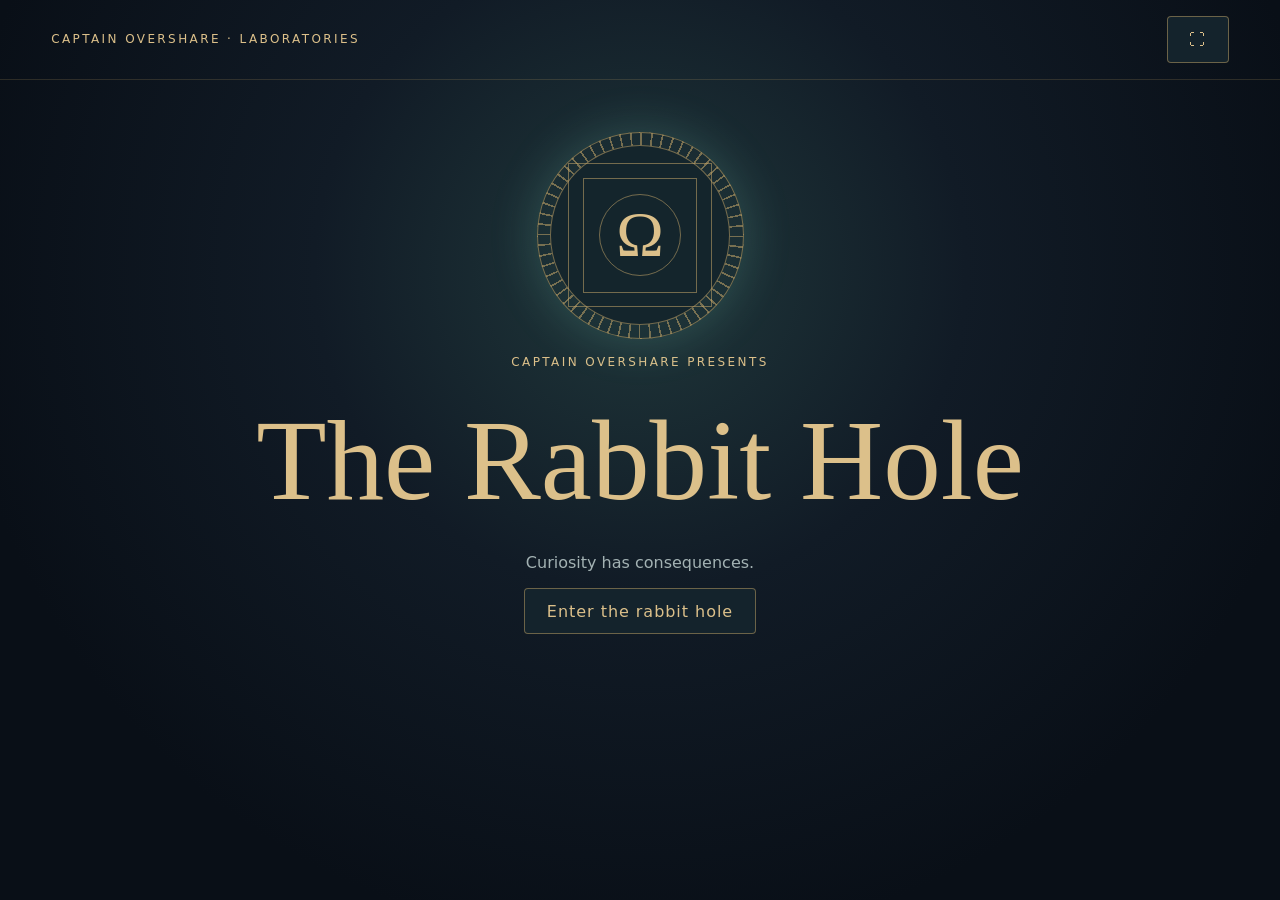
==== index.html @ b6acfbdd "Introduce Rabbit Hole and three Oracle experiments" ====
<!doctype html><html lang="en"><head><meta charset="utf-8"><meta name="viewport" content="width=device-width,initial-scale=1"><title>The Rabbit Hole</title><link rel="stylesheet" href="oracle/oracle.css"></head><body ><header><a href="./">CAPTAIN OVERSHARE · LABORATORIES</a><button id="full" aria-label="Fullscreen">⛶</button></header><main><div class="sigil" aria-hidden="true"><i></i><i></i><i></i><span>Ω</span></div><p class="eyebrow">Captain Overshare presents</p><h1>The Rabbit Hole</h1><p class="subtitle">Curiosity has consequences.</p><a class="button" href="oracle/">Enter the rabbit hole</a></main><script src="oracle/oracle.js"></script></body></html>
---- oracle/oracle.css ----
:root{color-scheme:dark;--gold:#dcc08a;--teal:#83dec9;--muted:#a3b2b3}*{box-sizing:border-box}body{margin:0;min-height:100svh;color:#eee8da;font-family:system-ui,sans-serif;background:radial-gradient(ellipse at 50% 30%,#20383b,#111b26 36%,#090f17 76%);background-attachment:fixed}header{display:flex;justify-content:space-between;align-items:center;padding:1rem 4vw;border-bottom:1px solid #b89c6233}header a,.eyebrow,.foot,small,.status{font-size:.75rem;letter-spacing:.2em;color:var(--gold);text-transform:uppercase}a{color:inherit;text-decoration:none}button,input{font:inherit}button,.button{display:inline-block;cursor:pointer;color:var(--gold);background:#14232c;border:1px solid #b89c6288;border-radius:4px;padding:.8rem 1.35rem;letter-spacing:.06em}button:hover,a:hover{border-color:var(--teal);color:var(--teal)}button:disabled{opacity:.45}main{max-width:1200px;margin:auto;padding:clamp(1.5rem,4vh,3rem) 4vw;text-align:center}h1,h2,strong{font-family:Georgia,serif;font-weight:400;color:var(--gold)}h1{font-size:clamp(3rem,9vw,8rem);line-height:1;margin:.3em 0}h2{font-size:clamp(2.3rem,5.5vw,5rem);margin:.15em 0 .4em}.subtitle,.foot{color:var(--muted)}.sigil{position:relative;width:clamp(125px,23vh,230px);aspect-ratio:1;margin:1rem auto;display:grid;place-items:center;border:1px solid #b89c6299;border-radius:50%;background:repeating-conic-gradient(#c8a96b88 0deg 1deg,transparent 1deg 6deg);box-shadow:0 0 50px #83dec933}.sigil:before{content:'';position:absolute;inset:6%;border-radius:50%;background:#14252c;border:1px solid #c8a96b88}.sigil i{position:absolute;inset:15%;border:1px solid #c8a96b88;animation:orbit 45s linear infinite}.sigil i:nth-child(2){inset:22%;animation-direction:reverse}.sigil i:nth-child(3){inset:30%;border-radius:50%}.sigil span{position:relative;font:4rem Georgia;color:var(--gold)}nav{display:grid;grid-template-columns:repeat(3,1fr);gap:1rem;margin:2rem auto}nav a{display:grid;gap:.7rem;padding:1.6rem 1rem;border:1px solid #b89c6266;background:#101c25bb;border-radius:6px}nav strong{font-size:clamp(1.5rem,3vw,2.5rem)}.stage{min-height:52vh;display:flex;flex-direction:column;align-items:center;justify-content:center;gap:1rem}.seal{width:140px;aspect-ratio:1;border:1px solid var(--gold);outline:1px solid #b89c6266;outline-offset:8px;border-radius:50%;display:grid;place-items:center;font:4rem Georgia;color:var(--gold)}.prompt{font-size:clamp(1.3rem,3vw,2.3rem);max-width:900px;margin:.4rem auto;line-height:1.4}.controls{display:flex;justify-content:center;gap:.8rem;margin:1rem}.number{font:clamp(4rem,16vw,12rem)/1 Georgia;color:var(--teal);letter-spacing:.06em;text-shadow:0 0 45px #83dec955;animation:reveal .7s ease-out}.equation{font:clamp(1.5rem,4vw,3.5rem) Georgia;color:var(--gold)}input{width:9ch;padding:.6rem;text-align:center;background:#080f17;color:var(--teal);border:1px solid var(--gold);font-size:clamp(2rem,5vw,3.5rem);letter-spacing:.12em}.error{color:#ffc09e}.history{display:flex;gap:.7rem;flex-wrap:wrap;justify-content:center;color:var(--muted)}.sum{display:grid;grid-template-columns:auto auto;gap:.3rem 2rem;text-align:right;font:clamp(1.5rem,4vw,3rem) Georgia}.sum .oracle{color:var(--teal)}[hidden]{display:none!important}@keyframes orbit{to{transform:rotate(360deg)}}@keyframes reveal{from{opacity:0;transform:scale(.85);filter:blur(10px)}to{opacity:1;transform:none;filter:none}}@media(max-width:700px){nav{grid-template-columns:1fr}}@media(prefers-reduced-motion:reduce){*,*:before,*:after{animation:none!important;transition:none!important}}
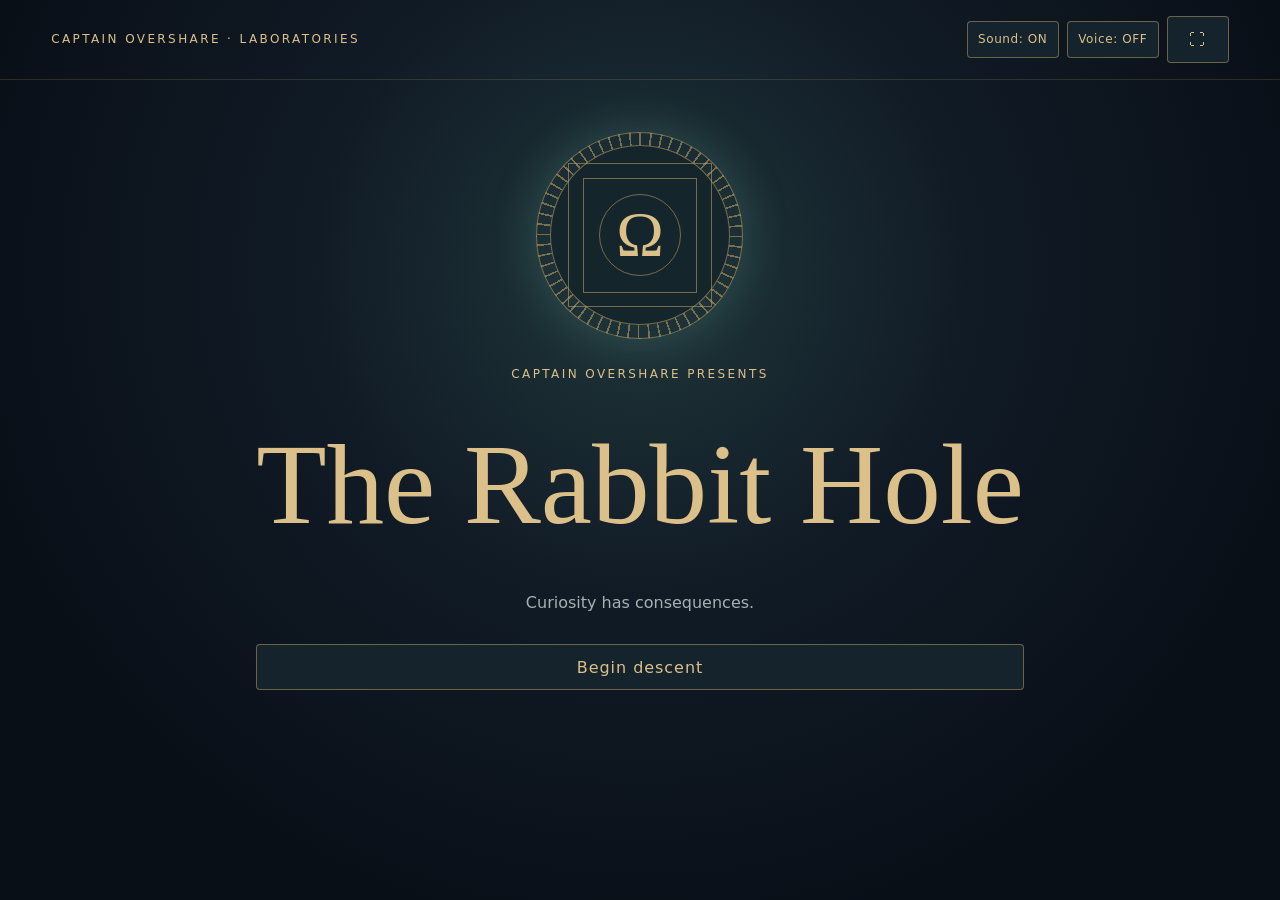
==== commit 8bd54b59: "Add immersive descent, synthesized bass, sigils and editable Oracle dialogue" ====
--- a/index.html
+++ b/index.html
@@ -1 +1 @@
-<!doctype html><html lang="en"><head><meta charset="utf-8"><meta name="viewport" content="width=device-width,initial-scale=1"><title>The Rabbit Hole</title><link rel="stylesheet" href="oracle/oracle.css"></head><body ><header><a href="./">CAPTAIN OVERSHARE · LABORATORIES</a><button id="full" aria-label="Fullscreen">⛶</button></header><main><div class="sigil" aria-hidden="true"><i></i><i></i><i></i><span>Ω</span></div><p class="eyebrow">Captain Overshare presents</p><h1>The Rabbit Hole</h1><p class="subtitle">Curiosity has consequences.</p><a class="button" href="oracle/">Enter the rabbit hole</a></main><script src="oracle/oracle.js"></script></body></html>+<!doctype html><html lang="en"><head><meta charset="utf-8"><meta name="viewport" content="width=device-width,initial-scale=1"><title>The Rabbit Hole</title><link rel="stylesheet" href="oracle/oracle.css"></head><body ><header><a href="./">CAPTAIN OVERSHARE · LABORATORIES</a><button id="full" aria-label="Fullscreen">⛶</button></header><main class="entrance"><div class="sigil" aria-hidden="true"><i></i><i></i><i></i><span>Ω</span></div><p class="eyebrow">Captain Overshare presents</p><h1>The Rabbit Hole</h1><p class="subtitle">Curiosity has consequences.</p><a id="enter" class="button" href="oracle/">Begin descent</a></main><script src="oracle/words.js"></script><script src="oracle/oracle.js"></script><script src="oracle/theater.js"></script></body></html>
--- a/oracle/oracle.css
+++ b/oracle/oracle.css
@@ -1 +1,3 @@
-:root{color-scheme:dark;--gold:#dcc08a;--teal:#83dec9;--muted:#a3b2b3}*{box-sizing:border-box}body{margin:0;min-height:100svh;color:#eee8da;font-family:system-ui,sans-serif;background:radial-gradient(ellipse at 50% 30%,#20383b,#111b26 36%,#090f17 76%);background-attachment:fixed}header{display:flex;justify-content:space-between;align-items:center;padding:1rem 4vw;border-bottom:1px solid #b89c6233}header a,.eyebrow,.foot,small,.status{font-size:.75rem;letter-spacing:.2em;color:var(--gold);text-transform:uppercase}a{color:inherit;text-decoration:none}button,input{font:inherit}button,.button{display:inline-block;cursor:pointer;color:var(--gold);background:#14232c;border:1px solid #b89c6288;border-radius:4px;padding:.8rem 1.35rem;letter-spacing:.06em}button:hover,a:hover{border-color:var(--teal);color:var(--teal)}button:disabled{opacity:.45}main{max-width:1200px;margin:auto;padding:clamp(1.5rem,4vh,3rem) 4vw;text-align:center}h1,h2,strong{font-family:Georgia,serif;font-weight:400;color:var(--gold)}h1{font-size:clamp(3rem,9vw,8rem);line-height:1;margin:.3em 0}h2{font-size:clamp(2.3rem,5.5vw,5rem);margin:.15em 0 .4em}.subtitle,.foot{color:var(--muted)}.sigil{position:relative;width:clamp(125px,23vh,230px);aspect-ratio:1;margin:1rem auto;display:grid;place-items:center;border:1px solid #b89c6299;border-radius:50%;background:repeating-conic-gradient(#c8a96b88 0deg 1deg,transparent 1deg 6deg);box-shadow:0 0 50px #83dec933}.sigil:before{content:'';position:absolute;inset:6%;border-radius:50%;background:#14252c;border:1px solid #c8a96b88}.sigil i{position:absolute;inset:15%;border:1px solid #c8a96b88;animation:orbit 45s linear infinite}.sigil i:nth-child(2){inset:22%;animation-direction:reverse}.sigil i:nth-child(3){inset:30%;border-radius:50%}.sigil span{position:relative;font:4rem Georgia;color:var(--gold)}nav{display:grid;grid-template-columns:repeat(3,1fr);gap:1rem;margin:2rem auto}nav a{display:grid;gap:.7rem;padding:1.6rem 1rem;border:1px solid #b89c6266;background:#101c25bb;border-radius:6px}nav strong{font-size:clamp(1.5rem,3vw,2.5rem)}.stage{min-height:52vh;display:flex;flex-direction:column;align-items:center;justify-content:center;gap:1rem}.seal{width:140px;aspect-ratio:1;border:1px solid var(--gold);outline:1px solid #b89c6266;outline-offset:8px;border-radius:50%;display:grid;place-items:center;font:4rem Georgia;color:var(--gold)}.prompt{font-size:clamp(1.3rem,3vw,2.3rem);max-width:900px;margin:.4rem auto;line-height:1.4}.controls{display:flex;justify-content:center;gap:.8rem;margin:1rem}.number{font:clamp(4rem,16vw,12rem)/1 Georgia;color:var(--teal);letter-spacing:.06em;text-shadow:0 0 45px #83dec955;animation:reveal .7s ease-out}.equation{font:clamp(1.5rem,4vw,3.5rem) Georgia;color:var(--gold)}input{width:9ch;padding:.6rem;text-align:center;background:#080f17;color:var(--teal);border:1px solid var(--gold);font-size:clamp(2rem,5vw,3.5rem);letter-spacing:.12em}.error{color:#ffc09e}.history{display:flex;gap:.7rem;flex-wrap:wrap;justify-content:center;color:var(--muted)}.sum{display:grid;grid-template-columns:auto auto;gap:.3rem 2rem;text-align:right;font:clamp(1.5rem,4vw,3rem) Georgia}.sum .oracle{color:var(--teal)}[hidden]{display:none!important}@keyframes orbit{to{transform:rotate(360deg)}}@keyframes reveal{from{opacity:0;transform:scale(.85);filter:blur(10px)}to{opacity:1;transform:none;filter:none}}@media(max-width:700px){nav{grid-template-columns:1fr}}@media(prefers-reduced-motion:reduce){*,*:before,*:after{animation:none!important;transition:none!important}}+:root{color-scheme:dark;--gold:#dcc08a;--teal:#83dec9;--muted:#a3b2b3}*{box-sizing:border-box}body{margin:0;min-height:100svh;color:#eee8da;font-family:system-ui,sans-serif;background:radial-gradient(ellipse at 50% 30%,#20383b,#111b26 36%,#090f17 76%);background-attachment:fixed}header{display:flex;justify-content:space-between;align-items:center;padding:1rem 4vw;border-bottom:1px solid #b89c6233}header a,.eyebrow,.foot,small,.status{font-size:.75rem;letter-spacing:.2em;color:var(--gold);text-transform:uppercase}a{color:inherit;text-decoration:none}button,input{font:inherit}button,.button{display:inline-block;cursor:pointer;color:var(--gold);background:#14232c;border:1px solid #b89c6288;border-radius:4px;padding:.8rem 1.35rem;letter-spacing:.06em}button:hover,a:hover{border-color:var(--teal);color:var(--teal)}button:disabled{opacity:.45}main{max-width:1200px;margin:auto;padding:clamp(1.5rem,4vh,3rem) 4vw;text-align:center}h1,h2,strong{font-family:Georgia,serif;font-weight:400;color:var(--gold)}h1{font-size:clamp(3rem,9vw,8rem);line-height:1;margin:.3em 0}h2{font-size:clamp(2.3rem,5.5vw,5rem);margin:.15em 0 .4em}.subtitle,.foot{color:var(--muted)}.sigil{position:relative;width:clamp(125px,23vh,230px);aspect-ratio:1;margin:1rem auto;display:grid;place-items:center;border:1px solid #b89c6299;border-radius:50%;background:repeating-conic-gradient(#c8a96b88 0deg 1deg,transparent 1deg 6deg);box-shadow:0 0 50px #83dec933}.sigil:before{content:'';position:absolute;inset:6%;border-radius:50%;background:#14252c;border:1px solid #c8a96b88}.sigil i{position:absolute;inset:15%;border:1px solid #c8a96b88;animation:orbit 45s linear infinite}.sigil i:nth-child(2){inset:22%;animation-direction:reverse}.sigil i:nth-child(3){inset:30%;border-radius:50%}.sigil span{position:relative;font:4rem Georgia;color:var(--gold)}nav{display:grid;grid-template-columns:repeat(3,1fr);gap:1rem;margin:2rem auto}nav a{display:grid;gap:.7rem;padding:1.6rem 1rem;border:1px solid #b89c6266;background:#101c25bb;border-radius:6px}nav strong{font-size:clamp(1.5rem,3vw,2.5rem)}.stage{min-height:52vh;display:flex;flex-direction:column;align-items:center;justify-content:center;gap:1rem}.seal{width:140px;aspect-ratio:1;border:1px solid var(--gold);outline:1px solid #b89c6266;outline-offset:8px;border-radius:50%;display:grid;place-items:center;font:4rem Georgia;color:var(--gold)}.prompt{font-size:clamp(1.3rem,3vw,2.3rem);max-width:900px;margin:.4rem auto;line-height:1.4}.controls{display:flex;justify-content:center;gap:.8rem;margin:1rem}.number{font:clamp(4rem,16vw,12rem)/1 Georgia;color:var(--teal);letter-spacing:.06em;text-shadow:0 0 45px #83dec955;animation:reveal .7s ease-out}.equation{font:clamp(1.5rem,4vw,3.5rem) Georgia;color:var(--gold)}input{width:9ch;padding:.6rem;text-align:center;background:#080f17;color:var(--teal);border:1px solid var(--gold);font-size:clamp(2rem,5vw,3.5rem);letter-spacing:.12em}.error{color:#ffc09e}.history{display:flex;gap:.7rem;flex-wrap:wrap;justify-content:center;color:var(--muted)}.sum{display:grid;grid-template-columns:auto auto;gap:.3rem 2rem;text-align:right;font:clamp(1.5rem,4vw,3rem) Georgia}.sum .oracle{color:var(--teal)}[hidden]{display:none!important}@keyframes orbit{to{transform:rotate(360deg)}}@keyframes reveal{from{opacity:0;transform:scale(.85);filter:blur(10px)}to{opacity:1;transform:none;filter:none}}@media(max-width:700px){nav{grid-template-columns:1fr}}@media(prefers-reduced-motion:reduce){*,*:before,*:after{animation:none!important;transition:none!important}}
+/* Theatrical layer */
+#sound,#voice{font-size:.75rem;padding:.65rem;letter-spacing:.05em}header{gap:.5rem}header a{margin-right:auto}.act-icon{width:76px;height:76px;margin:auto;color:var(--gold)}.act-icon svg{width:100%;height:100%}.act-icon .spin{transform-origin:50% 50%;animation:orbit 24s linear infinite}.act-icon .counter{transform-origin:50% 50%;animation:orbit 18s linear infinite reverse}.act-icon .pulse{animation:glimmer 2.8s ease-in-out infinite}.seal .act-icon{width:100px;height:100px}.seal{box-shadow:0 0 35px #83dec926}.stage{position:relative;isolation:isolate}.stage>*{z-index:1}.stage .number{max-width:100%;font-size:clamp(3.5rem,15vw,12rem)}.stage.finale:after{content:'';position:absolute;inset:10%;border:2px solid var(--teal);border-radius:50%;animation:shock 1.4s ease-out both;pointer-events:none}.stage.finale .number{animation:reveal .7s ease-out,glimmer 2s ease-in-out 1s infinite}.history span{display:inline-block;border:1px solid #83dec944;padding:.35rem .65rem;border-radius:50%;animation:reveal .5s ease-out}.digit-row{display:flex;justify-content:center;gap:.12em;white-space:nowrap}.digit-row b{display:inline-block;font-weight:400;animation:digitarrive .8s cubic-bezier(.2,.8,.3,1) both;animation-delay:calc(var(--i)*65ms)}.digit-row b:nth-child(odd){--offset:-1em}.digit-row b:nth-child(even){--offset:1em}#descent{position:fixed;inset:0;background:#03070d;z-index:20;display:grid;place-items:center;overflow:hidden;isolation:isolate}#descent canvas{position:absolute;width:100%;height:100%;inset:0}#descent .descent-message{position:relative;color:var(--gold);letter-spacing:.25em;text-align:center;text-shadow:0 0 20px #000;font-size:clamp(.75rem,2vw,1.3rem)}#descent .descent-message span{display:block;font:clamp(3rem,14vw,8rem) Georgia;color:var(--teal);margin-bottom:1rem}#skip{position:absolute;bottom:2rem;right:2rem}#enter{margin-top:1rem}.entrance{min-height:70vh;display:grid;place-content:center}.entrance .sigil{cursor:default}.classified{margin:2rem auto;border:1px dashed #b89c6266;padding:1rem;color:var(--muted);max-width:40rem}.secret-number{font:4rem Georgia;color:var(--teal)}.statusline{min-height:1.2em}@keyframes glimmer{50%{opacity:.55;filter:drop-shadow(0 0 12px #83dec9)}}@keyframes digitarrive{from{transform:translate(var(--offset,0),-1em) rotate(-12deg);opacity:0}to{transform:none;opacity:1}}@keyframes shock{0%{transform:scale(.15);opacity:1}100%{transform:scale(2.1);opacity:0}}@media(max-width:500px){header a{font-size:.57rem;letter-spacing:.1em}header button{padding:.55rem}.stage .number{font-size:clamp(3rem,15vw,6rem)}}@media(prefers-reduced-motion:reduce){*,*:before,*:after{animation:none!important;transition:none!important}}
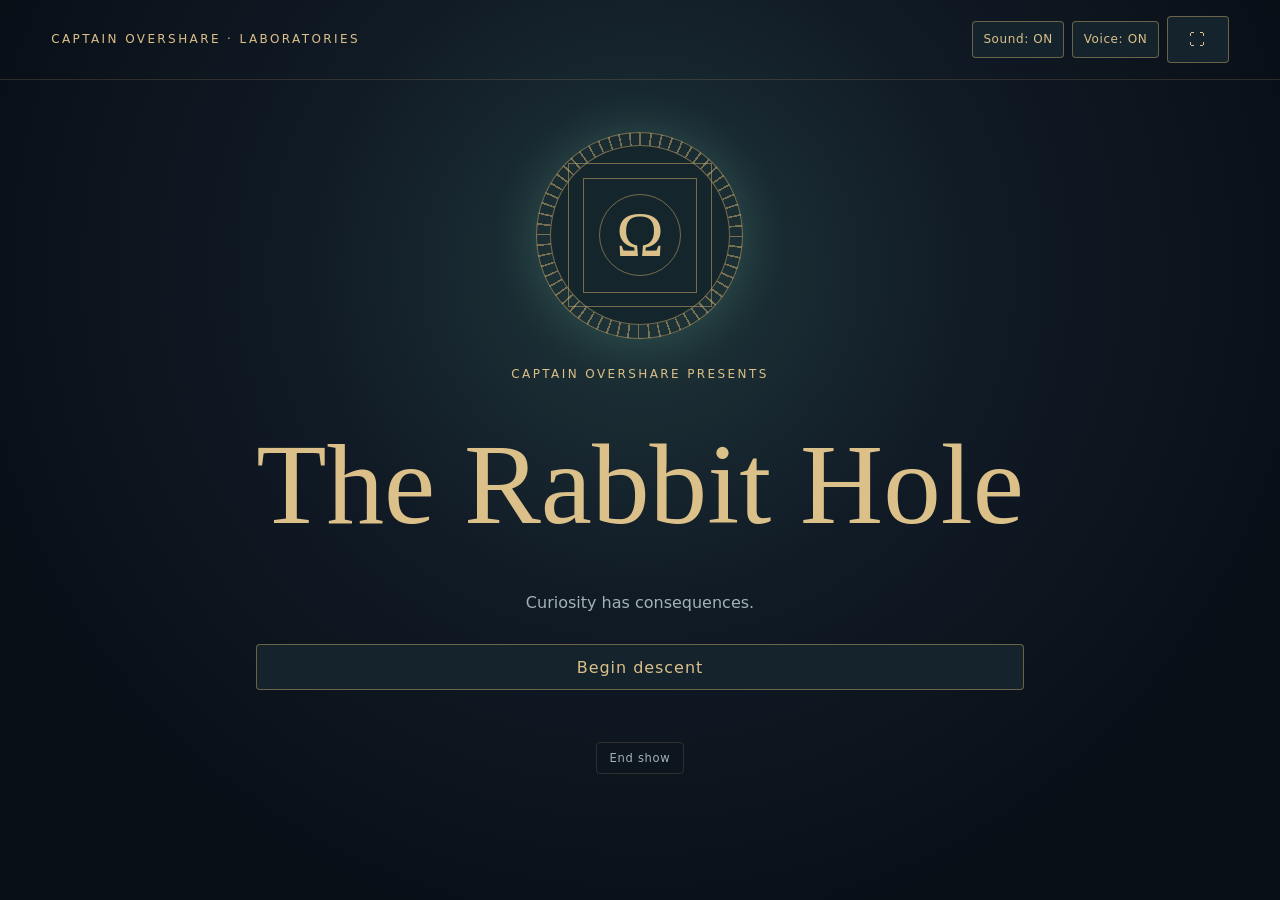
==== commit c6b8118a: "Add hidden Oracle blackboard, interactive cyclic wheel and Chalkulator" ====
--- a/index.html
+++ b/index.html
@@ -1 +1 @@
-<!doctype html><html lang="en"><head><meta charset="utf-8"><meta name="viewport" content="width=device-width,initial-scale=1"><title>The Rabbit Hole</title><link rel="stylesheet" href="oracle/oracle.css"></head><body ><header><a href="./">CAPTAIN OVERSHARE · LABORATORIES</a><button id="full" aria-label="Fullscreen">⛶</button></header><main class="entrance"><div class="sigil" aria-hidden="true"><i></i><i></i><i></i><span>Ω</span></div><p class="eyebrow">Captain Overshare presents</p><h1>The Rabbit Hole</h1><p class="subtitle">Curiosity has consequences.</p><a id="enter" class="button" href="oracle/">Begin descent</a></main><script src="oracle/words.js"></script><script src="oracle/oracle.js"></script><script src="oracle/theater.js"></script></body></html>+<!doctype html><html lang="en"><head><meta charset="utf-8"><meta name="viewport" content="width=device-width,initial-scale=1"><title>The Rabbit Hole</title><link rel="stylesheet" href="oracle/oracle.css"><link rel="stylesheet" href="oracle/blackboard.css"></head><body ><header><a href="./">CAPTAIN OVERSHARE · LABORATORIES</a><button id="full" aria-label="Fullscreen">⛶</button></header><main class="entrance"><div class="sigil" aria-hidden="true"><i></i><i></i><i></i><span>Ω</span></div><p class="eyebrow">Captain Overshare presents</p><h1>The Rabbit Hole</h1><p class="subtitle">Curiosity has consequences.</p><a id="enter" class="button" href="oracle/">Begin descent</a></main><script src="oracle/words.js"></script><script src="oracle/oracle.js"></script><script src="oracle/theater.js"></script><script src="oracle/blackboard.js"></script></body></html>
--- a/oracle/oracle.css
+++ b/oracle/oracle.css
@@ -1,3 +1,9 @@
 :root{color-scheme:dark;--gold:#dcc08a;--teal:#83dec9;--muted:#a3b2b3}*{box-sizing:border-box}body{margin:0;min-height:100svh;color:#eee8da;font-family:system-ui,sans-serif;background:radial-gradient(ellipse at 50% 30%,#20383b,#111b26 36%,#090f17 76%);background-attachment:fixed}header{display:flex;justify-content:space-between;align-items:center;padding:1rem 4vw;border-bottom:1px solid #b89c6233}header a,.eyebrow,.foot,small,.status{font-size:.75rem;letter-spacing:.2em;color:var(--gold);text-transform:uppercase}a{color:inherit;text-decoration:none}button,input{font:inherit}button,.button{display:inline-block;cursor:pointer;color:var(--gold);background:#14232c;border:1px solid #b89c6288;border-radius:4px;padding:.8rem 1.35rem;letter-spacing:.06em}button:hover,a:hover{border-color:var(--teal);color:var(--teal)}button:disabled{opacity:.45}main{max-width:1200px;margin:auto;padding:clamp(1.5rem,4vh,3rem) 4vw;text-align:center}h1,h2,strong{font-family:Georgia,serif;font-weight:400;color:var(--gold)}h1{font-size:clamp(3rem,9vw,8rem);line-height:1;margin:.3em 0}h2{font-size:clamp(2.3rem,5.5vw,5rem);margin:.15em 0 .4em}.subtitle,.foot{color:var(--muted)}.sigil{position:relative;width:clamp(125px,23vh,230px);aspect-ratio:1;margin:1rem auto;display:grid;place-items:center;border:1px solid #b89c6299;border-radius:50%;background:repeating-conic-gradient(#c8a96b88 0deg 1deg,transparent 1deg 6deg);box-shadow:0 0 50px #83dec933}.sigil:before{content:'';position:absolute;inset:6%;border-radius:50%;background:#14252c;border:1px solid #c8a96b88}.sigil i{position:absolute;inset:15%;border:1px solid #c8a96b88;animation:orbit 45s linear infinite}.sigil i:nth-child(2){inset:22%;animation-direction:reverse}.sigil i:nth-child(3){inset:30%;border-radius:50%}.sigil span{position:relative;font:4rem Georgia;color:var(--gold)}nav{display:grid;grid-template-columns:repeat(3,1fr);gap:1rem;margin:2rem auto}nav a{display:grid;gap:.7rem;padding:1.6rem 1rem;border:1px solid #b89c6266;background:#101c25bb;border-radius:6px}nav strong{font-size:clamp(1.5rem,3vw,2.5rem)}.stage{min-height:52vh;display:flex;flex-direction:column;align-items:center;justify-content:center;gap:1rem}.seal{width:140px;aspect-ratio:1;border:1px solid var(--gold);outline:1px solid #b89c6266;outline-offset:8px;border-radius:50%;display:grid;place-items:center;font:4rem Georgia;color:var(--gold)}.prompt{font-size:clamp(1.3rem,3vw,2.3rem);max-width:900px;margin:.4rem auto;line-height:1.4}.controls{display:flex;justify-content:center;gap:.8rem;margin:1rem}.number{font:clamp(4rem,16vw,12rem)/1 Georgia;color:var(--teal);letter-spacing:.06em;text-shadow:0 0 45px #83dec955;animation:reveal .7s ease-out}.equation{font:clamp(1.5rem,4vw,3.5rem) Georgia;color:var(--gold)}input{width:9ch;padding:.6rem;text-align:center;background:#080f17;color:var(--teal);border:1px solid var(--gold);font-size:clamp(2rem,5vw,3.5rem);letter-spacing:.12em}.error{color:#ffc09e}.history{display:flex;gap:.7rem;flex-wrap:wrap;justify-content:center;color:var(--muted)}.sum{display:grid;grid-template-columns:auto auto;gap:.3rem 2rem;text-align:right;font:clamp(1.5rem,4vw,3rem) Georgia}.sum .oracle{color:var(--teal)}[hidden]{display:none!important}@keyframes orbit{to{transform:rotate(360deg)}}@keyframes reveal{from{opacity:0;transform:scale(.85);filter:blur(10px)}to{opacity:1;transform:none;filter:none}}@media(max-width:700px){nav{grid-template-columns:1fr}}@media(prefers-reduced-motion:reduce){*,*:before,*:after{animation:none!important;transition:none!important}}
 /* Theatrical layer */
 #sound,#voice{font-size:.75rem;padding:.65rem;letter-spacing:.05em}header{gap:.5rem}header a{margin-right:auto}.act-icon{width:76px;height:76px;margin:auto;color:var(--gold)}.act-icon svg{width:100%;height:100%}.act-icon .spin{transform-origin:50% 50%;animation:orbit 24s linear infinite}.act-icon .counter{transform-origin:50% 50%;animation:orbit 18s linear infinite reverse}.act-icon .pulse{animation:glimmer 2.8s ease-in-out infinite}.seal .act-icon{width:100px;height:100px}.seal{box-shadow:0 0 35px #83dec926}.stage{position:relative;isolation:isolate}.stage>*{z-index:1}.stage .number{max-width:100%;font-size:clamp(3.5rem,15vw,12rem)}.stage.finale:after{content:'';position:absolute;inset:10%;border:2px solid var(--teal);border-radius:50%;animation:shock 1.4s ease-out both;pointer-events:none}.stage.finale .number{animation:reveal .7s ease-out,glimmer 2s ease-in-out 1s infinite}.history span{display:inline-block;border:1px solid #83dec944;padding:.35rem .65rem;border-radius:50%;animation:reveal .5s ease-out}.digit-row{display:flex;justify-content:center;gap:.12em;white-space:nowrap}.digit-row b{display:inline-block;font-weight:400;animation:digitarrive .8s cubic-bezier(.2,.8,.3,1) both;animation-delay:calc(var(--i)*65ms)}.digit-row b:nth-child(odd){--offset:-1em}.digit-row b:nth-child(even){--offset:1em}#descent{position:fixed;inset:0;background:#03070d;z-index:20;display:grid;place-items:center;overflow:hidden;isolation:isolate}#descent canvas{position:absolute;width:100%;height:100%;inset:0}#descent .descent-message{position:relative;color:var(--gold);letter-spacing:.25em;text-align:center;text-shadow:0 0 20px #000;font-size:clamp(.75rem,2vw,1.3rem)}#descent .descent-message span{display:block;font:clamp(3rem,14vw,8rem) Georgia;color:var(--teal);margin-bottom:1rem}#skip{position:absolute;bottom:2rem;right:2rem}#enter{margin-top:1rem}.entrance{min-height:70vh;display:grid;place-content:center}.entrance .sigil{cursor:default}.classified{margin:2rem auto;border:1px dashed #b89c6266;padding:1rem;color:var(--muted);max-width:40rem}.secret-number{font:4rem Georgia;color:var(--teal)}.statusline{min-height:1.2em}@keyframes glimmer{50%{opacity:.55;filter:drop-shadow(0 0 12px #83dec9)}}@keyframes digitarrive{from{transform:translate(var(--offset,0),-1em) rotate(-12deg);opacity:0}to{transform:none;opacity:1}}@keyframes shock{0%{transform:scale(.15);opacity:1}100%{transform:scale(2.1);opacity:0}}@media(max-width:500px){header a{font-size:.57rem;letter-spacing:.1em}header button{padding:.55rem}.stage .number{font-size:clamp(3rem,15vw,6rem)}}@media(prefers-reduced-motion:reduce){*,*:before,*:after{animation:none!important;transition:none!important}}
+
+#descent .depth-label{font-size:.72em;letter-spacing:.22em;margin-bottom:1rem}#descent .depth-symbol{display:grid;place-items:center;min-height:110px}#descent .depth-symbol .act-icon{width:110px;height:110px}#descent .depth-message{margin-top:1rem;min-height:3em;padding:0 1rem}#descent .depth-meter{height:2px;background:#dcc08a33;width:min(220px,65vw);margin:1rem auto}#descent .depth-meter i{display:block;height:100%;background:var(--teal);width:0}#descent .descent-message{width:min(95vw,600px)}
+
+.sigil[role=button]{cursor:pointer}.sigil:focus-visible{outline:2px solid var(--teal);outline-offset:10px}.seven-seals{position:absolute;inset:0;pointer-events:none}.seven-seals b{position:absolute;top:50%;left:50%;width:7px;height:7px;border-radius:50%;background:var(--teal);opacity:0;transform:rotate(var(--angle)) translateY(-1px) translateY(calc(-1 * clamp(66px,12vh,122px)));box-shadow:0 0 13px var(--teal)}.seven-seals b.lit{opacity:1}.unsealed i{animation-play-state:paused}.unsealed{box-shadow:0 0 75px #83dec977}.secret-portal{animation:reveal 1.4s ease-out;grid-column:1/-1}.secret-portal h2{font-size:clamp(2rem,5vw,3.5rem)}.secret-portal .button{margin:1rem}.cycle-wheel{width:min(240px,55vw);height:auto;overflow:visible}.cycle-wheel text{font-family:Georgia,serif;font-size:20px;fill:var(--gold)}.cycle-wheel .cycle-active{fill:var(--teal);filter:drop-shadow(0 0 5px #83dec9)}.cycle-equation{font:clamp(1.35rem,4vw,3rem) Georgia;color:var(--gold)}.cycle-product{font-size:clamp(3rem,12vw,9rem)!important}.cycle-history{display:flex;flex-wrap:wrap;justify-content:center;gap:.6rem}.cycle-history span{border:1px solid #b89c6244;padding:.4rem .6rem;border-radius:4px;color:var(--muted);font-variant-numeric:tabular-nums}.cycle-final .cycle-wheel{opacity:.2;transition:opacity .8s}.cycle-final .number{color:var(--gold)}
+
+.show-controls{text-align:center;padding:1rem 0 1.5rem}.quiet-control{font-size:.72rem;color:var(--muted);background:transparent;border-color:#b89c6233;padding:.5rem .8rem}#show-finale{position:fixed;inset:0;z-index:30;overflow:auto;display:grid;place-items:center;background:radial-gradient(ellipse at center,#3a3021,#151c21 48%,#080e16 90%);animation:reveal 1.2s ease-out}#show-finale .finale-inner{text-align:center;padding:2rem;max-width:900px}#show-finale .sigil{box-shadow:0 0 85px #dcc08a55}#show-finale h2{margin-top:1rem}.closing-line{font-size:clamp(1.15rem,2.8vw,2rem);line-height:1.55;color:#eee8da;max-width:750px;margin:1rem auto 2rem}
--- a/oracle/blackboard.css
+++ b/oracle/blackboard.css
@@ -0,0 +1,36 @@
+
+/* Isolated classroom layer: no styles escape the dialog. */
+#oracle-blackboard{position:fixed;inset:0;margin:auto;width:min(96vw,1100px);max-width:96vw;max-height:94dvh;overflow:auto;padding:0;border:8px solid #806343;border-radius:5px;background:radial-gradient(ellipse at 25% 10%,#304b3b,#1b352b 55%,#162a23);color:#f2eee0;box-shadow:0 0 0 2px #b69a69,0 20px 90px #000a;font:1rem/1.5 system-ui,sans-serif;overscroll-behavior:contain}
+#oracle-blackboard::backdrop{background:#050a10e8}
+#oracle-blackboard .chalk-frame{padding:clamp(14px,3vw,34px)}
+#oracle-blackboard .chalk-top{display:flex;align-items:flex-start;justify-content:space-between;gap:12px;border-bottom:1px dashed #dce7d588;padding-bottom:14px}
+#oracle-blackboard h2,#oracle-blackboard h3,#oracle-blackboard h4{font-family:"Segoe Print","Bradley Hand","Comic Sans MS",cursive;color:#f4e8c9;line-height:1.2;margin:.5em 0;font-weight:400}
+#oracle-blackboard h2{font-size:clamp(1.65rem,4vw,2.7rem)}
+#oracle-blackboard h3{font-size:clamp(1.35rem,3vw,1.9rem)}
+#oracle-blackboard h4{font-size:1.2rem}
+#oracle-blackboard .chalk-kicker{font-size:.68rem;letter-spacing:.18em;color:#e9d09e;margin:0}
+#oracle-blackboard .chalk-note{font-style:italic;color:#e6ce95}
+#oracle-blackboard button{border:1px solid #dce7d588;background:#203c30;color:#f2eee0;padding:.65rem .8rem;border-radius:4px;letter-spacing:0;min-height:44px}
+#oracle-blackboard button:hover,#oracle-blackboard button:focus-visible,#oracle-blackboard button[aria-pressed=true]{background:#52634a;color:#fff1c8;border-color:#f1d5a1}
+#oracle-blackboard .chalk-tabs{display:flex;flex-wrap:wrap;gap:8px;margin:18px 0}
+#oracle-blackboard .chalk-layout{display:grid;grid-template-columns:minmax(0,1fr) minmax(220px,300px);gap:26px;align-items:start}
+#oracle-blackboard .chalk-equations{font-family:"Segoe Print","Bradley Hand","Comic Sans MS",monospace;text-align:center;font-size:clamp(1rem,2.8vw,1.5rem);padding:12px 4px;border-block:1px dashed #dce7d555;color:#f4e8c9;overflow-wrap:anywhere}
+#oracle-blackboard .chalk-equations.small{font-size:clamp(.9rem,2.5vw,1.2rem)}
+#oracle-blackboard em{color:#ffe1a3}
+#oracle-blackboard .chalk-repeat{text-decoration:overline}
+#oracle-blackboard .chalk-pairs{display:grid;max-width:240px;margin:auto;font:1.7rem monospace}
+#oracle-blackboard .chalk-pairs div{display:grid;grid-template-columns:repeat(4,1fr);text-align:center}
+#oracle-blackboard .chalk-pairs div:last-child{border-top:1px solid #dce7d5;color:#ffe1a3}
+#oracle-blackboard .chalk-wheel svg{display:block;width:min(100%,350px);margin:auto}
+#oracle-blackboard .chalk-wheel g{cursor:pointer}
+#oracle-blackboard .chalk-multipliers{display:flex;flex-wrap:wrap;gap:5px;justify-content:center;margin:8px 0}
+#oracle-blackboard .chalk-calculator{border:1px dashed #dce7d588;border-radius:5px;padding:14px;background:#11271e88}
+#oracle-blackboard .chalk-calculator h3{margin-top:0}
+#oracle-blackboard .chalk-calculator label{display:block;font-size:.8rem}
+#oracle-blackboard #chalk-input,#oracle-blackboard #chalk-answer{width:100%;display:block;text-align:right;font:1.05rem/1.4 monospace;letter-spacing:0;min-height:44px;padding:10px;background:#0f211a;color:#e9f0db;border:1px solid #adc2a4;border-radius:3px;overflow-wrap:anywhere}
+#oracle-blackboard #chalk-answer{font-size:1.2rem;color:#ffe1a3;margin-top:4px}
+#oracle-blackboard #chalk-keys{display:grid;grid-template-columns:repeat(4,minmax(0,1fr));gap:5px;margin:12px 0}
+#oracle-blackboard #chalk-keys button{padding:.5rem;font-size:1.15rem}
+#oracle-blackboard footer{text-align:center;border-top:1px dashed #dce7d588;margin-top:24px;padding-top:16px;color:#e6ce95;font-style:italic}
+main>.sigil,main .cycle-wheel,main .seal,main>h2{touch-action:manipulation;user-select:none;-webkit-user-select:none;-webkit-touch-callout:none}
+@media(max-width:680px){#oracle-blackboard .chalk-layout{grid-template-columns:1fr;gap:18px}#oracle-blackboard .chalk-calculator{max-width:380px;width:100%;margin:auto}#oracle-blackboard .chalk-top{gap:5px}}
